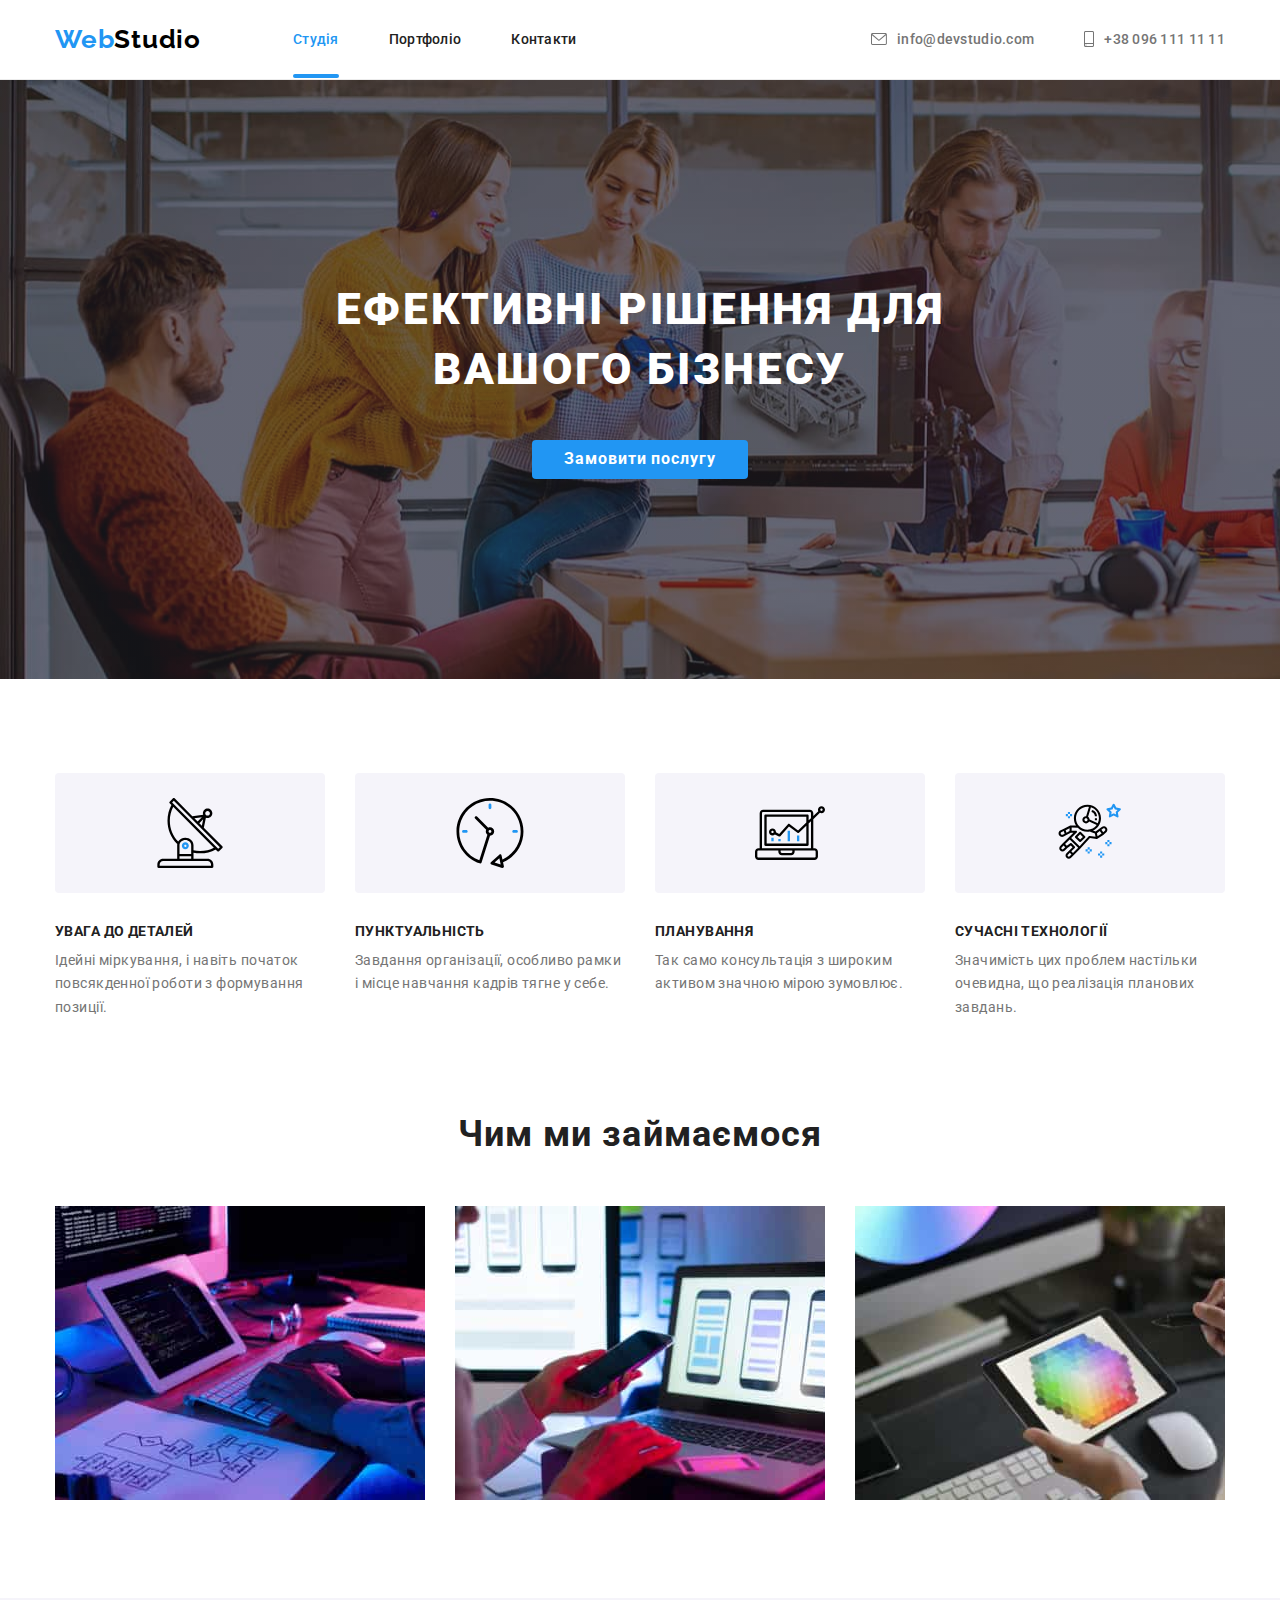
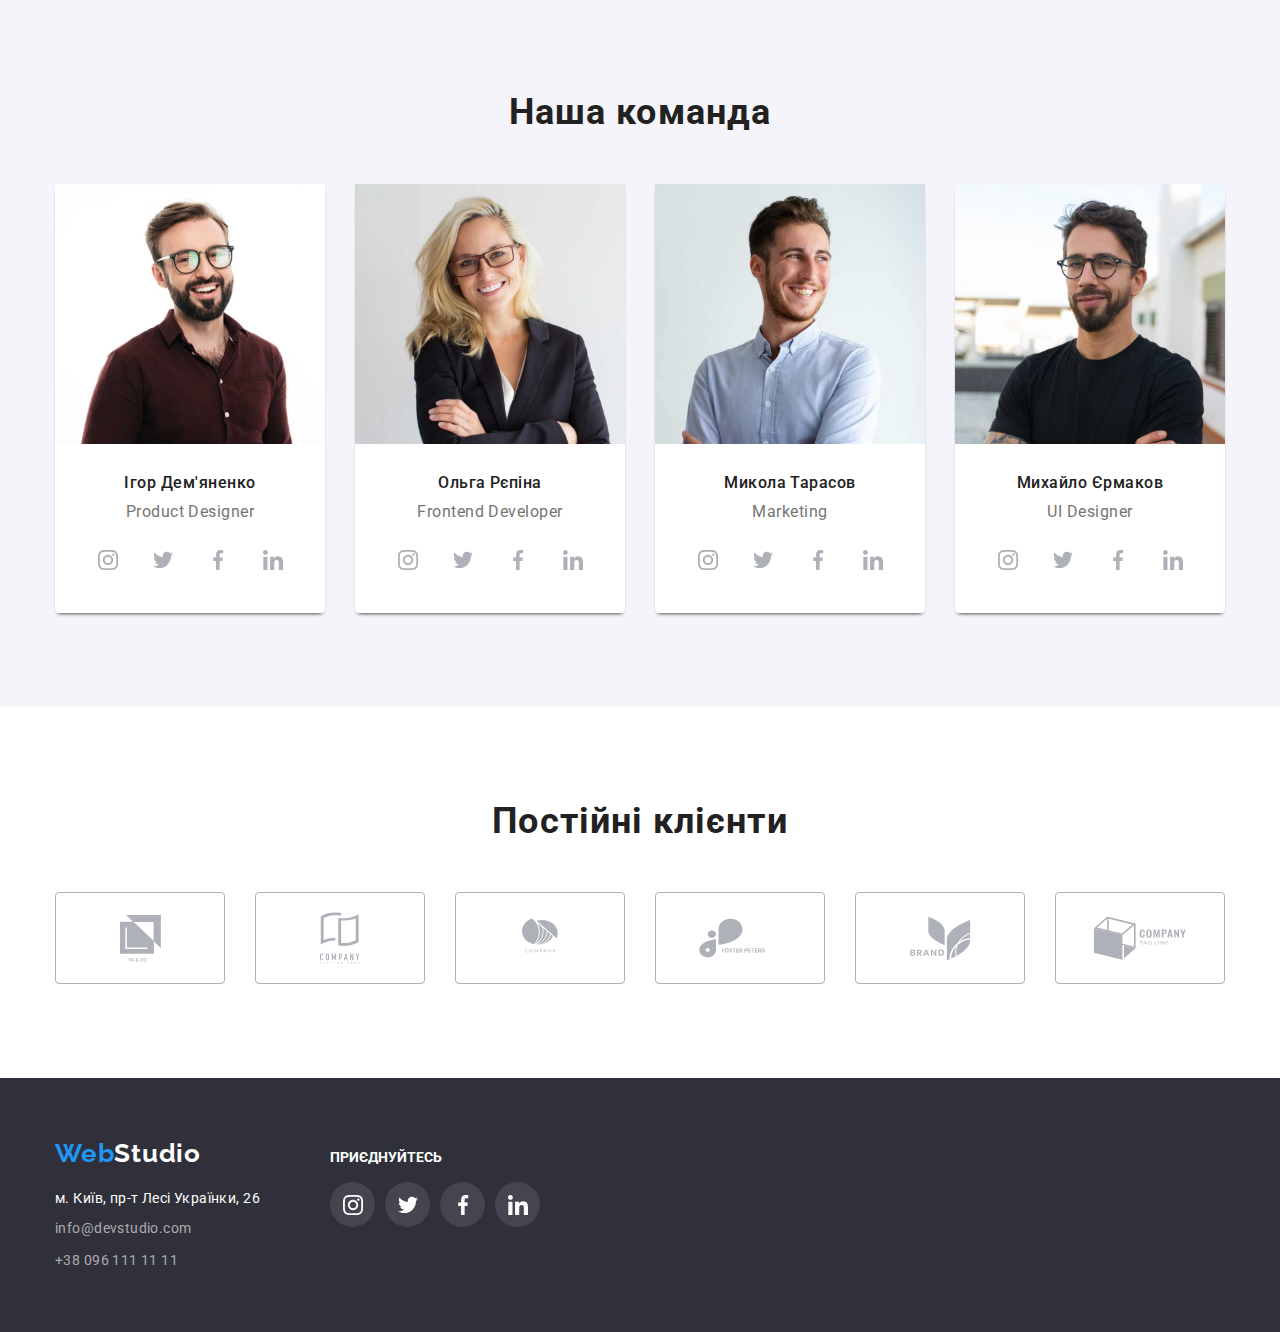
==== index.html @ 280340cb "Created form basic" ====
<!DOCTYPE html>

<html lang="en">

<head>

    <meta charset="UTF-8">
    <meta http-equiv="X-UA-Compatible" content="IE=edge">
    <meta name="viewport" content="width=device-width, initial-scale=1.0">
    <title>WebStudio</title>
    <link href="https://fonts.googleapis.com/css2?family=Raleway:wght@700&family=Roboto:wght@400;500;700;900&display=swap" rel="stylesheet">
    <link rel="stylesheet" href="https://cdnjs.cloudflare.com/ajax/libs/modern-normalize/1.1.0/modern-normalize.min.css">
    <link rel="stylesheet" href="./css/styles.css">

</head>

<body class="body">

    
    
    <header>
        
        <div class="container page-header">

            <a href="" aria-label="link to webstudio page" class="no-decoration icon top-icon-space">Web<span class="above-icon">Studio</span></a>

            <nav>
                <ul class="list site-nav"> 
                    <li class="nav-item"> <a href="./index.html" class="no-decoration link active">Студія</a></li>              
                    <li class="nav-item"><a href="./portfolio.html" class="no-decoration link">Портфоліо</a></li>
                    <li class="nav-item"><a href="" class="no-decoration link">Контакти</a></li>
                </ul>
            </nav>
    
            <ul class="list adress-box">
                <li class="adress-item">
                    <a href="mailto:info@devstudio.com" class="no-decoration header-adress envelope">
                        <svg width="16px" height="12px">
                            <use href="./images/icons.svg#envelope-1">
                            </use>
                        </svg>
                        info@devstudio.com
                    </a>
                </li>
                <li class="adress-item"> 
                    <a href="tel:+380961111111" class="no-decoration header-adress smartphone">
                        <svg width="10" height="16">
                            <use href="./images/icons.svg#smartphone-1"></use>
                        </svg>
                        +38 096 111 11 11
                    </a>
            </li>
            </ul>
     
        </div>

    </header>

    <main>
        
        
            <section class="section hero-properties">
                
                <div class="container hero">
                    <h1 class="hero-heading"> Ефективні рішення для вашого бізнесу</h1>
                    <button  data-modal-open  type="button" class="hero-button"> Замовити послугу</button>
                </div>

                <div data-modal class="backdrop is-hidden">
                                
                    <div class="modal-field">
                        <button data-modal-close type="button" class="modal-close"></button>
                        <p>Залиште свої дані, ми вам передзвонимо</p>
                        <form class="application-form">
                    
                            <div class="label-field">
                                <label class="form-label">
                                    <span class="label">Ім'я</span> 
                                    <input 
                                    type="text"
                                    name="name"
                                    placeholder=" Тарас Швайнокарасенко">
                                </label>
                                
                            </div>
                    
                            <div class="label-field">
                                <label class="form-label">
                                    <span class="label">Телефон</span>
                                    <input 
                                    type="tel"
                                    name="phone_number"
                                    placeholder="+38-000-00-00">
                                </label>
                                
                            </div>
                    
                            <div class="label-field">
                                <label class="form-label">
                                    <span class="label">Пошта</span>
                                    <input
                                    type="email"
                                    name="mail"
                                    placeholder="...@gmail.com">
                                </label>
                                
                            </div>
                            
                            <div>
                                <label class="">
                                    <span class="label">Коментар</span>
                                    <textarea 
                                        class=""
                                        name="feedback" 
                                        rows="5"
                                        placeholder="Введіть текст"
                                        >                    
                                    </textarea>
                                </label>
                            </div>
                    
                            <div>
                                <label>
                                    <input 
                                    type="checkbox"
                                    name="argeement">
                                    Погоджуюся з розсилкою та приймаю <a href="#">Умови договору</a> 
                                </label>
                            </div>

                            <button type="submit">Відправити</button>

                        </form>
                    </div>
                               
                </div>

            </section>

            <section class="section">
                <div class="container">
                    <h2 class="section-heading visually-hidden">Особливості виконання проєктів</h2>
                    <ul class="list feature-box">
                    
                            <li>
                                <div class="feature-background">
                                    <svg class="feature-pic">
                                        <use href="./images/icons.svg#antenna-1"></use>
                                    </svg>
                                </div>
                                <h3 class="list-caption">УВАГА ДО ДЕТАЛЕЙ</h3>
                                <p class="text">Ідейні міркування, і навіть початок повсякденної роботи з формування позиції.</p>
        
                            </li> 
                            
                            <li>

                                <div class="feature-background">
                                    <svg class="feature-pic">
                                        <use href="./images/icons.svg#clock-1"></use>
                                </svg>
                                </div>

                                <h3 class="list-caption">ПУНКТУАЛЬНІСТЬ</h3>
                                <p class="text">Завдання організації, особливо рамки і місце навчання кадрів тягне у себе.</p>

                            </li>
                            
                            <li>

                                <div class="feature-background">  
                                    <svg class="feature-pic">
                                    <use href="./images/icons.svg#diagram-1"></use>
                                </svg>
                                </div>

                                <h3 class="list-caption">ПЛАНУВАННЯ</h3>
                                <p class="text">Так само консультація з широким активом значною мірою зумовлює.</p>
                            </li>
            
                            <li>

                                <div class="feature-background">
                                    <svg class="feature-pic">
                                        <use href="./images/icons.svg#astronaut-1"></use>
                                    </svg>    
                                </div>

                                <h3 class="list-caption">СУЧАСНІ ТЕХНОЛОГІЇ</h3>
                                <p class="text">Значимість цих проблем настільки очевидна, що реалізація планових завдань.</p>
                            </li>
        
                    </ul>
                </div>
            </section>
    

        <section class="section examples-section">

            <div class="container">

                <h2 class="section-heading examples-caption">Чим ми займаємося</h2>
                
                <ul class="list examples-box">

                    <li> 
                        <img src="./images/box1.jpg" alt="Web-code typing" width="370">
                    </li>
        
                    <li>         
                        <img src="./images/box2.jpg" alt="divices design arrangement" width="370">           
                    </li>
        
                    <li>
                        <img src="./images/box3.jpg" alt="colors palet choosing" width="370">
                    </li>
                        
                </ul>

            </div>

    
        </section>
        
        <section class="section team-properties">
            <div class="container team">
                <h2 class="section-heading">Наша команда</h2>
                <ul class="list members-list">

                    <li class="member">
                        <img src="./images/productdesigner's_photo.jpg" alt="Product designer's photo" width="270">
                        <div class="member-data">
                            <h3 class="name-caption">Ігор Дем'яненко</h3>
                            <p class="team-position">Product Designer</p>                          
                        </div>

                        <ul class="list social-media-links">

                            <li> 
                                 <a href="https://www.instagram.com" target="_blank" rel="noopener norefener"  class="team-contact social-icon"> 
                                     <svg width="20" height="20"> 
                                        <use href="./images/icons.svg#instagram-1"> </use> 
                                    </svg> 
                                 </a> 
                            </li>

                            <li>
                                    <a href="https://twitter.com/" target="_blank" rel="noopener norefener"  class="team-contact social-icon"> 
                                    <svg width="20" height="20"> 
                                        <use href="./images/icons.svg#twitter-1"> </use> 
                                    </svg> 
                                </a> 
                            </li>

                            <li> 
                                <a href="https://www.facebook.com/" target="_blank" rel="noopener norefener" class="team-contact social-icon"> 
                                    <svg width="20" height="20"> 
                                        <use href="./images/icons.svg#facebook-1"> </use> 
                                    </svg> 
                                </a> 
                            </li>

                            <li> 
                                <a href="https://www.linkedin.com/" target="_blank" rel="noopener norefener" class="team-contact social-icon"> 
                                    <svg width="20" height="20"> 
                                        <use href="./images/icons.svg#linkedin-1"> </use> 
                                    </svg> 
                                </a> 
                            </li>
                            
                        </ul>                 
                    </li>

                    <li class="member">
                        <img src="./images/fontenddeveloper's_photo.jpg" alt="Frontend developer's photo" width="270">
                        <div class="member-data">
                            <h3 class="name-caption">Ольга Рєпіна</h3>
                            <p class="team-position">Frontend Developer</p>                            
                        </div>

                        <ul class="list social-media-links">

                            <li> 
                                 <a href="https://www.instagram.com" target="_blank" rel="noopener norefener"  class="team-contact social-icon"> 
                                     <svg width="20" height="20"> 
                                        <use href="./images/icons.svg#instagram-1"> </use> 
                                    </svg> 
                                 </a> 
                            </li>

                            <li>
                                    <a href="https://twitter.com/" target="_blank" rel="noopener norefener"  class="team-contact social-icon"> 
                                    <svg width="20" height="20"> 
                                        <use href="./images/icons.svg#twitter-1"> </use> 
                                    </svg> 
                                </a> 
                            </li>

                            <li> 
                                <a href="https://www.facebook.com/" target="_blank" rel="noopener norefener" class="team-contact social-icon"> 
                                    <svg width="20" height="20"> 
                                        <use href="./images/icons.svg#facebook-1"> </use> 
                                    </svg> 
                                </a> 
                            </li>

                            <li> 
                                <a href="https://www.linkedin.com/" target="_blank" rel="noopener norefener" class="team-contact social-icon"> 
                                    <svg width="20" height="20"> 
                                        <use href="./images/icons.svg#linkedin-1"> </use> 
                                    </svg> 
                                </a> 
                            </li>
                            
                        </ul>                 

                    </li>
                 
                    <li class="member">
                        <img src="./images/marketologist's_photo.jpg" alt="Marketologist's photo" width="270">
                        <div class="member-data">
                            <h3 class="name-caption">Микола Тарасов</h3>
                            <p class="team-position">Marketing</p>
                        </div >

                        <ul class="list social-media-links">

                            <li> 
                                 <a href="https://www.instagram.com" target="_blank" rel="noopener norefener"  class="team-contact social-icon"> 
                                     <svg width="20" height="20"> 
                                        <use href="./images/icons.svg#instagram-1"> </use> 
                                    </svg> 
                                 </a> 
                            </li>

                            <li>
                                    <a href="https://twitter.com/" target="_blank" rel="noopener norefener"  class="team-contact social-icon"> 
                                    <svg width="20" height="20"> 
                                        <use href="./images/icons.svg#twitter-1"> </use> 
                                    </svg> 
                                </a> 
                            </li>

                            <li> 
                                <a href="https://www.facebook.com/" target="_blank" rel="noopener norefener" class="team-contact social-icon"> 
                                    <svg width="20" height="20"> 
                                        <use href="./images/icons.svg#facebook-1"> </use> 
                                    </svg> 
                                </a> 
                            </li>

                            <li> 
                                <a href="https://www.linkedin.com/" target="_blank" rel="noopener norefener" class="team-contact social-icon"> 
                                    <svg width="20" height="20"> 
                                        <use href="./images/icons.svg#linkedin-1"> </use> 
                                    </svg> 
                                </a> 
                            </li>
                            
                        </ul>                 

                    </li>  

                
                    <li class="member">
                        <img src="./images/designers's_photo.jpg" alt="Designers's photo" width="270">
                        <div class="member-data">
                            <h3 class="name-caption">Михайло Єрмаков</h3>
                            <p class="team-position">UI Designer</p>
                        </div>

                        <ul class="list social-media-links">

                            <li> 
                                 <a href="https://www.instagram.com" target="_blank" rel="noopener norefener"  class="team-contact social-icon"> 
                                     <svg width="20" height="20"> 
                                        <use href="./images/icons.svg#instagram-1"> </use> 
                                    </svg> 
                                 </a> 
                            </li>

                            <li>
                                    <a href="https://twitter.com/" target="_blank" rel="noopener norefener"  class="team-contact social-icon"> 
                                    <svg width="20" height="20"> 
                                        <use href="./images/icons.svg#twitter-1"> </use> 
                                    </svg> 
                                </a> 
                            </li>

                            <li> 
                                <a href="https://www.facebook.com/" target="_blank" rel="noopener norefener" class="team-contact social-icon"> 
                                    <svg width="20" height="20"> 
                                        <use href="./images/icons.svg#facebook-1"> </use> 
                                    </svg> 
                                </a> 
                            </li>

                            <li> 
                                <a href="https://www.linkedin.com/" target="_blank" rel="noopener norefener" class="team-contact social-icon"> 
                                    <svg width="20" height="20"> 
                                        <use href="./images/icons.svg#linkedin-1"> </use> 
                                    </svg> 
                                </a> 
                            </li>
                            
                        </ul>                 

                     </li>  
                    
    
                </ul>
            </div>
        </section>

        <section class="section container">
            <h2 class="section-heading">Постійні клієнти</h2>
            <ul class="list clients">
                <li class="client-container"> 
                    <a href="#" class="client">
                        <svg width="41px" height="47px" class="client-logo"> 
                            <use href="./images/icons.svg#yaco-1"> </use> 
                        </svg> 
                    </a> 
                    
                </li>            
                <li class="client-container"> 
                    <a href="#" class="client">
                        <svg width="40px" height="52px" class="client-logo"> 
                            <use href="./images/icons.svg#tagline_here-1"> </use> 
                        </svg> 
                    </a>
                    
                </li>
                <li class="client-container"> 
                    <a href="#" class="client">
                        <svg width="44px" height="41px" class="client-logo"> 
                            <use href="./images/icons.svg#company-1"> </use> 
                        </svg> 
                    </a>
                   
                </li>
                <li class="client-container"> 
                    <a href="#" class="client">
                        <svg width="84px" height="40px" class="client-logo"> 
                            <use href="./images/icons.svg#foster_peters-1"> </use> 
                        </svg> 
                    </a>
                   
                </li>
                <li class="client-container"> 
                    <a href="#" class="client">
                        <svg width="63px" height="45px" class="client-logo"> 
                            <use href="./images/icons.svg#brand-1"> </use> 
                        </svg> 
                    </a>
                    
                </li>
                <li class="client-container"> 
                    <a href="#" class="client">
                        <svg width="94px" height="44px" class="client-logo"> 
                            <use href="./images/icons.svg#tag_line-1"> </use> 
                        </svg>
                    </a>
                     
                </li>
            </ul>
        </section>

    </main>

    <footer class="footer">

        <div class="container down-info">

            <div>
            <a href="" aria-label="link to webstudio page" class="no-decoration icon bottom-icon-space">Web<span class="below-icon">Studio</span></a>
            <address>
                <ul class="list down-adress">
                    <li> <a href="" class="footeradress no-decoration"> м. Київ, пр-т Лесі Українки, 26</a></li>
                    <li> <a href="mailto:info@devstudio.com" class="footersubadress no-decoration">info@devstudio.com</a></li>
                    <li> <a href="tel:+380961111111" class="footersubadress no-decoration">+38 096 111 11 11</a></li>
                </ul>
            </address>
            </div>

            <div class="footer-social">

                <p class="join">Приєднуйтесь</p> 

                <ul class="list social-media-links">

                    <li> 
                         <a href="https://www.instagram.com" target="_blank" rel="noopener norefener"  class="team-contact social-icon soc-med-down"> 
                             <svg width="20" height="20"> 
                                <use href="./images/icons.svg#instagram-1"> </use> 
                            </svg> 
                         </a> 
                    </li>

                    <li>
                            <a href="https://twitter.com/" target="_blank" rel="noopener norefener"  class="team-contact social-icon-footer soc-med-down"> 
                            <svg width="20" height="20"> 
                                <use href="./images/icons.svg#twitter-1"> </use> 
                            </svg> 
                        </a> 
                    </li>

                    <li> 
                        <a href="https://www.facebook.com/" target="_blank" rel="noopener norefener" class="team-contact social-icon-footer soc-med-down"> 
                            <svg width="20" height="20"> 
                                <use href="./images/icons.svg#facebook-1"> </use> 
                            </svg> 
                        </a> 
                    </li>

                    <li> 
                        <a href="https://www.linkedin.com/" target="_blank" rel="noopener norefener" class="team-contact social-icon-footer soc-med-down"> 
                            <svg width="20" height="20"> 
                                <use href="./images/icons.svg#linkedin-1"> </use> 
                            </svg> 
                        </a> 
                    </li>
                    
                </ul>                 

            </div>
    
    
        </div>
    </footer>


<script src="./js/modal.js"></script>
</body>
</html>
---- css/styles.css ----
/* hero backgrond color #2F303A
nain theme color #2196F3
main page coloR #FFFFFF
main font color #212121
subfont color #757575
footer contacts color rgba(255, 255, 255, 0.6)
filter-button bckground #F5F4FA;
Web-element-icon-color: #000000;
header bottom line: #ECECEC;
socil media icon: #AFB1B8;
*/
:root{
    --main-body-color: #FFFFFF;
    --main-theme-color: #2196F3;
    --hero-background-color: #2F303A;
    --main-font-color: #212121;
    --subfont-color: #757575;
    --footer-contacts-color: rgba(255, 255, 255, 0.6);
    --filter-button-bckground: #F5F4FA;
    --web-element-black: #000000;
    --header-bottom-line: #ECECEC;
    --social-media-icon: #AFB1B8;
}

a{
    transition: color 250ms cubic-bezier(0.4, 0, 0.2, 1);
}

a:hover{
    color: var(--main-theme-color);
}

a:focus{
    color: var(--main-theme-color);

}

.site-nav .active{
    color: var(--main-theme-color);
}

.no-decoration{
    text-decoration: none;
}
.site-nav .link{
    padding-top: 30px;
    padding-bottom: 30px;
}
.body{ 
    margin:0;
    background-color: var(--main-body-color);
    color: var(--main-font-color);
    font-family: roboto, lato, Open Sans,  sans-serif;
}


.list{
    list-style-type: none;
    margin:0;
}

header {    
    border-bottom: 1px solid #ECECEC;
}

.page-header{
    display:flex;
    align-items:center;
    padding-top: 24px;
    padding-bottom: 24px;
}

.container{
    margin-left: auto;
    margin-right: auto;
    width: 1200px;    
    padding-left: 15px;
    padding-right: 15px;
}

.icon{
    margin:0;    
    font-family: 'Raleway';
    font-weight: 700;
    font-size: 26px;
    line-height: 1.19em;
    letter-spacing: 0.03em;
    color: var(--main-theme-color);
}

.top-icon-space{
    margin-right: 92px;
}

.above-icon{
    color: var(--web-element-black);
}


.site-nav{
    display:flex;    
    padding: 0;
}

.link{
    color: var(--main-font-color);
    font-weight: 500;
    font-size: 14px;
    line-height: 1.15em;
    letter-spacing: 0.02em;
}

.site-nav .link{
    padding-top: 30px;
    padding-bottom: 30px;
}

.site-nav .nav-item + .nav-item{
    margin-left: 50px;
}


.adress-box{
    display:flex;
    margin-left: auto;
    padding: 0;
}

.adress-box .adress-item + .adress-item{
    margin-left: 50px;
}

.active{
    position: relative;
    
}

.active::after{
    position: absolute;
    top: 73px;
    left: 0;
    display: inline-block;
    content: "";
    width: 100%;
    height: 4px;
    border-radius:2px;
    background-color: var(--main-theme-color);
}

.header-adress{
    display: flex;
    align-items: center;
    padding:0;
    color: var(--subfont-color);
    font-weight: 500;
    font-size: 14px;
    line-height: 1.15em;
    letter-spacing: 0.02em;
}

.envelope {
    fill: var(--subfont-color);
}


.envelope:hover {
    fill: var(--main-theme-color);
}

.envelope use{
    transition: fill 250ms cubic-bezier(0.4, 0, 0.2, 1);

}

.envelope svg {
    margin-right: 10px;
}

.smartphone {
    fill: var(--subfont-color);
}

.smartphone:hover {
    fill: var(--main-theme-color);
}

.smartphone use{
    transition: fill 250ms cubic-bezier(0.4, 0, 0.2, 1);
}

.smartphone svg {
    margin-right: 10px;
}

/* Герой */
.section {
    padding-top: 94px;
    padding-bottom: 94px;
}

.hero{   
    margin-top:0; 
    text-align: center;
    padding-top: 200px;
    padding-bottom: 200px;
}

.hero-properties{
    padding-top: 0;
    padding-bottom: 0;
    margin-left: auto;
    margin-right: auto;
    background-image: linear-gradient(to right, rgba(47, 48, 58, 0.4), rgba(47, 48, 58, 0.4)), url(../images/hero.jpg);
    background-color: var(--hero-background-color);
    max-width: 1600px;
    max-height: 600px; 
}

.hero-heading{
    text-align: center;
    margin: 0;
    width: 696px;
    color: var(--main-body-color);
    font-style: normal;
    font-weight: 900;
    font-size: 44px;
    line-height: 1.36em;
    letter-spacing: 0.06em;
    text-transform: uppercase;
    margin-left: auto;
    margin-right: auto;
}

.hero-button{ 
    border: none;
    border-radius: 4px;
    min-width:216px;
    padding-top: 10px;
    padding-bottom: 10px;
    margin-top: 40px;
    background-color: var(--main-theme-color);
    color: var(--main-body-color);
    font-weight: 700;
    font-size: 16px;
    line-height: 1.18em;
    letter-spacing: 0.06em;
    cursor: pointer;
}

.section-heading{
    margin-top:0;
    margin-bottom:0;
    text-align: center;
    color: var(--main-font-color);
    font-weight: 700;
    font-size: 36px;
    line-height: 1.16em;   
    letter-spacing: 0.03em;
}

.visually-hidden {
    position: absolute;
    width: 1px;
    height: 1px;
    margin: -1px;
    padding: 0;
    border: 0;
    clip: rect(0 0 0 0);
    overflow: hidden;
}

.feature-box{
    display: flex;
    margin-top: 0;
    margin-bottom: 0;
    padding-left: 0px;
}

.feature-pic{
        width: 70px;
    height: 70px;
    
}

.feature-background{
    display:flex;
    align-items:center;
    justify-content:center;
    min-width: 270px;
    min-height: 120px;
    background-color: var(--filter-button-bckground);
    border-radius: 4px;
    
}

.list-caption {
    font-weight: 700;
    font-size: 14px;
    line-height: 1.15em;
    letter-spacing: 0.03em;
    text-transform: uppercase;
    margin: 0;
    margin-top: 30px;
}
.feature-box li + li { 
    margin-left: 30px;
}
 
.text{ 
    margin-top: 10px;
    margin-bottom: 0;
    color: var(--subfont-color);
    font-size: 14px;
    line-height: 1.7em;
    letter-spacing: 0.03em;
    }

.examples-section{
    padding-top: 0;
}

.examples-box{
    display: flex;  
    margin-top: 50px;
    padding-left: 0;
}

.examples-box li + li{
    margin-left:30px;
}


.team{
    margin: 0;
    margin-right: auto;
    margin-left: auto;
}

.team-properties{
    background-color: var(--filter-button-bckground);
}

.members-list{
    display:flex;
    margin-top: 50px;
    padding-left: 0;
}
.members-list .member + .member {
    margin-left: 30px;
}

.member {
    background-color: var(--main-body-color);
    border-bottom-left-radius: 4px;
    border-bottom-right-radius: 4px ;
    box-shadow: 0px 3px 4px -3px black;
    padding-bottom: 30px; 
}

.section .member img {
    display: block;
}

.member-data{
    padding-top: 30px;
}

.name-caption{
    margin: 0;
    font-weight: 500;
    font-size: 16px;
    line-height: 1.18em;
    text-align: center;
    letter-spacing: 0.03em;
}
.team-position{
    margin: 10px 0 0 0;
    font-size: 16px;
    line-height: 1.18em;
    text-align: center;
    letter-spacing: 0.03em;
    color: var(--subfont-color);
}

.social-media-links {
    display:flex;
    margin-top: 16px;
    padding-left: 0;
    justify-content: center;
    }


.social-media-links li + li{
    margin-left: 10px;
}

.social-icon{
    fill: var(--social-media-icon);
    transition: fill 250ms cubic-bezier(0.4, 0, 0.2, 1); 
}
 
.social-icon:hover{
    fill: var(--main-body-color);
}

.social-media-links li{
    transition: background-color 250ms cubic-bezier(0.4, 0, 0.2, 1);
    border-radius: 50%
}

.social-media-links li:hover{
    background-color: var(--main-theme-color);
    border-radius: 50%;
}

.team-contact {
    height: 45px;
    width: 45px;
    display: flex;
    justify-content: center;
    align-items: center;
}

.clients{
    margin-top: 50px;
    padding-left: 0;
    display:flex    
}

.clients li + li{
    margin-left: 30px;
}

.client{
    display: flex;
    justify-content: center;
    align-items: center;
    width: 170px;
    height: 92px;
    border: solid 1px var(--social-media-icon);
    border-radius: 4px; 
    fill: var(--social-media-icon);
    transition: border-color 250ms cubic-bezier(0.4, 0, 0.2, 1),
                fill 250ms cubic-bezier(0.4, 0, 0.2, 1);


}


.client:hover{
    border-color: var(--main-theme-color);
    fill: var(--main-theme-color);
}

.footer {
    background-color: var(--hero-background-color);
    display: flex;
    padding-top: 60px;
    padding-bottom: 60px;
}

.down-info {
    display: flex;
    align-items: baseline;
    }

.bottom-icon-space {
    display: inline-block;
    margin-bottom:20px;
}
 
.down-adress{
    padding-left: 0px;
}

.down-adress li + li{
    margin-top:8px;
}

.footeradress {
    margin-top: 20px;
    color: var(--main-body-color);
    font-style: normal;
    font-weight: 400;
    font-size: 14px;
    line-height: 1.17em;
    letter-spacing: 0.03em;
}

.footersubadress {
    color: var(--footer-contacts-color);
    font-style: normal;
    font-weight: 400;
    font-size: 14px;
    line-height: 24px;
    letter-spacing: 0.03em;
}

.below-icon{
    color: var(--main-body-color);
}

.footer-social{
    margin-left: 70px;

}

.join{
    color: var(--main-body-color);
    font-weight: 700;
    font-size: 14px;
    line-height: 1.14em;
    letter-spacing: 0.03;
    text-transform: uppercase;
    margin:0;
}

.social-media-footer {
    display: flex;    
} 


.soc-med-down {
    background-color: rgba(255, 255, 255, 0.1);
    border-radius: 50%;
    fill: var(--main-body-color);
}

.soc-med-down:hover {
    background-color: var(--main-theme-color);
    fill: var(--main-body-color);
}

.social-media-footer li + li {
    margin-left: 10px;
}
/* portfolio page*/


.selections-buttons{
    display: flex;    
    justify-content: center;
    padding-left: 0;
}

.selections-buttons li + li{
    margin-left: 8px;
}

.studio-products{
    display: flex;
    flex-wrap: wrap;
    margin-top: 32px;
    padding-left: 0px;
    width:calc(100%-(2*30)/3*370);
}

.product:nth-child(3n + 1){
    margin-right: 30px;
}

.product:nth-child(3n + 2){
    margin-right: 30px;
}

.product:nth-child(-n+6){
    margin-bottom: 30px;;
}

.product {
    width: 370px;
}

.product  a{
    color: inherit;
    display: block;
    transition: box-shadow 250ms cubic-bezier(0.4, 0, 0.2, 1);
}

.product a:hover{
    box-shadow: 0px 1px 1px rgba(0, 0, 0, 0.12), 0px 4px 4px rgba(0, 0, 0, 0.06), 1px 4px 6px rgba(0, 0, 0, 0.16);
}

.project-caption {
    font-weight: 700;
    font-size: 18px;
    line-height: 2.0em;
    text-align: left;
    letter-spacing: 0.06em;
    padding-left: 24px; 
    margin: 0
}

.project-decr{
    color: var(--subfont-color);
    font-weight: 400;
    font-size: 16px;
    line-height: 1.88em;
    letter-spacing: 0.03em;
    text-align: left;
    padding-left: 24px;
    margin-top: 4px;
    margin-bottom: 0;
}

.studio-products .product img {
    display: block;
}

.project-outline{
    padding-top: 20px;
    padding-bottom: 20px;
    border-right: 1px solid #EEEEEE;
    border-bottom: 1px solid #EEEEEE;
    border-left: 1px solid #EEEEEE;
}

.example-img{
    position: relative;
    margin: 0;
    padding: 0;  
    overflow: hidden;
}
.overlay{
    position: absolute;
    margin: 0;
    padding: 63px 24px;
    width: 100%;
    height: 100%;
    background-color: rgba(33, 150, 243, 0.9);
    transition: transform 250ms cubic-bezier(0.4, 0, 0.2, 1);
}

.overlay p {
    margin: 0;
    font-weight: 400;
    font-size: 18px;
    line-height: 1.56em;
    letter-spacing: 0.03em;
    color: var(--main-body-color);
}

.product a:hover .overlay {
    transform: translateY(-100%);
}

.filter-button {
    background-color: var(--filter-button-bckground);
    font-weight: 500;
    font-size: 16px;
    line-height: 1.62em;
    letter-spacing: 0.03em;
    cursor: pointer;
    border: none;
    border-radius: 4px;
    padding-top: 8px;
    padding-right: 24px;
    padding-bottom: 8px;
    padding-left:24px;
    transition: background-color 250ms cubic-bezier(0.4, 0, 0.2, 1),
                color 250ms cubic-bezier(0.4, 0, 0.2, 1),
                box-shadow 250ms cubic-bezier(0.4, 0, 0.2, 1);


}

.filter-button:hover,
.filter-button:focus {
    background-color: var(--main-theme-color);
    color: var(--main-body-color);
    box-shadow: 0px 3px 1px rgba(0, 0, 0, 0.1), 0px 1px 2px rgba(0, 0, 0, 0.08), 0px 2px 2px rgba(0, 0, 0, 0.12);
}

/* modal form */

.backdrop{
    position: fixed;
    top: 0;
    left: 0;
    margin: 0;
    width: 100%;
    height: 100%;
    background-color: rgba(0, 0, 0, 0.2);
    opacity: 1;
    transition: opacity 250ms cubic-bezier(0.4, 0, 0.2, 1);
}

.backdrop.is-hidden{
    opacity: 0;
    pointer-events: none;
}
    
.modal-field{
    position: absolute;
    top: 50%;
    left: 50%;
    transform: translate(-50%, -50%);
    width: 528px;
    height: 581px;
    background-color: var(--main-body-color);
    border-radius: 4px;
    transform: translate(-50%, -50%) scale(1);
    transition: transform 250ms cubic-bezier(0.4, 0, 0.2, 1);
    padding-top: 50px;
    padding-right: 40px;
    padding-bottom:  31px;
    padding-left: 40px;
    
}

.backdrop.is-hidden .modal-field{
    transform: translate(-50%, -50%) scale(1.1);
}

.modal-close{
    position: absolute;
    top: 8px;
    right: 8px;
    width: 30px;
    height: 30px;
    border-radius: 50%;
    border:1px solid rgba(0, 0, 0, 0.1);
    background-color: var(--main-body-color);
    background-image: url(../images/cross.svg);
    background-repeat: no-repeat;
    cursor: pointer; 
    background-position: 50% 50%;

}

.application-form{
    display: flex;
    flex-direction: column;
}

.label-field{
    width: 448px;
    height: 58px;
    display: flex;
}

.form-label{
    display: flex;
    flex-direction: column;
}

.label-field input{
    border: 1px solid rgba(33, 33, 33, 0.2);
    border-radius: 4px;
    width: 448px;
    height: 40px;

}

.label{
    margin-bottom: 4px; 
}
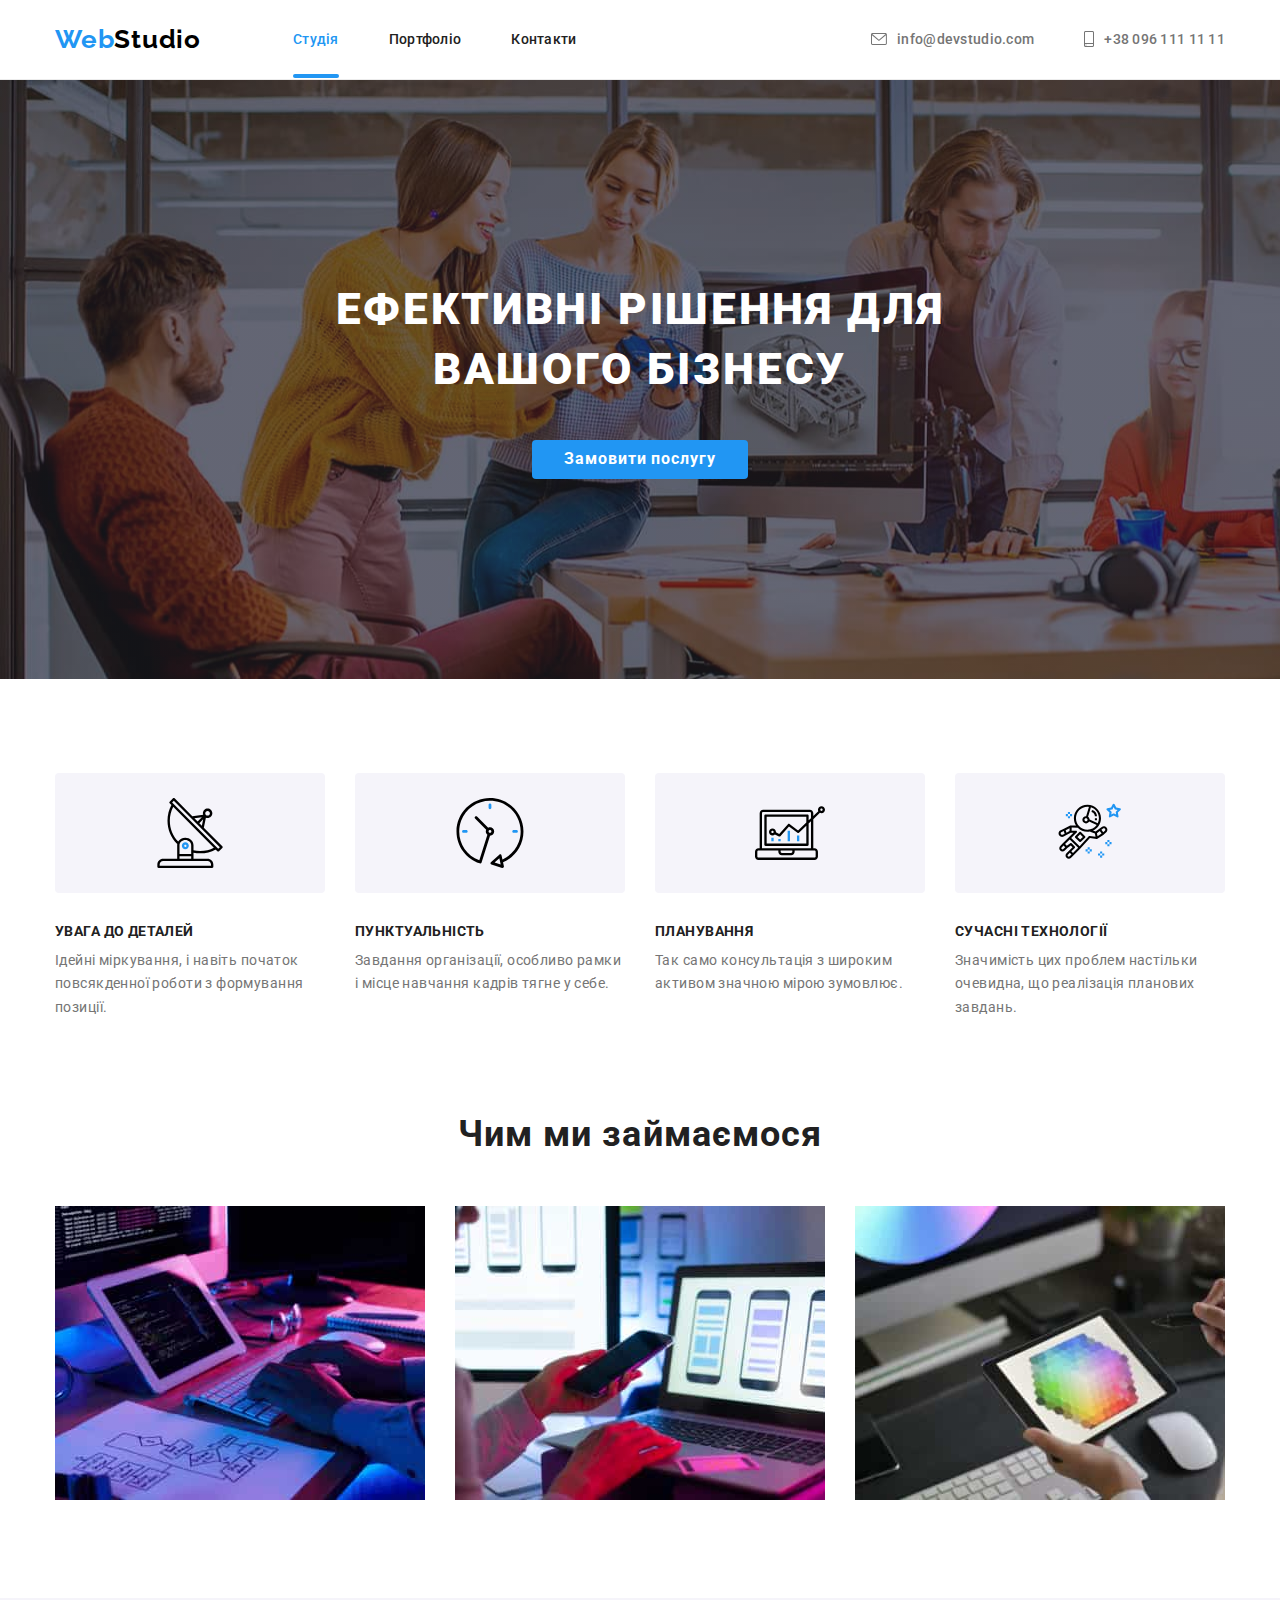
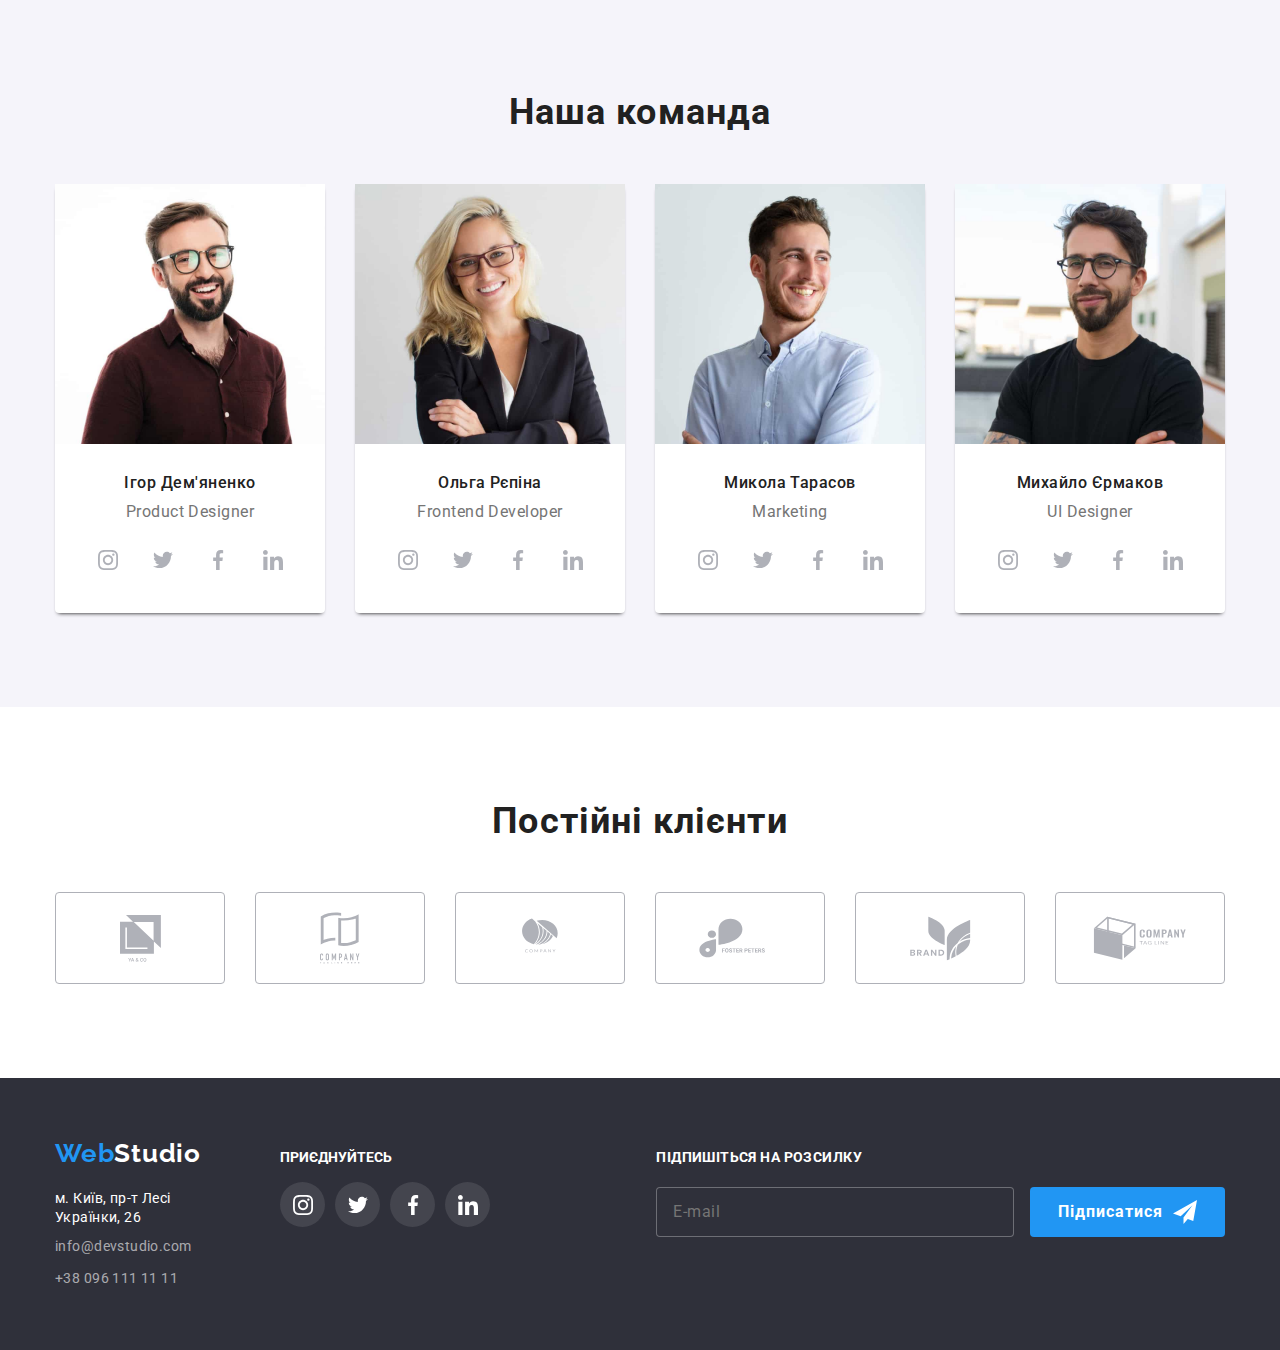
==== commit 91034268: "footer application form" ====
--- a/index.html
+++ b/index.html
@@ -60,77 +60,95 @@
         
         
             <section class="section hero-properties">
-                
+               
                 <div class="container hero">
                     <h1 class="hero-heading"> Ефективні рішення для вашого бізнесу</h1>
                     <button  data-modal-open  type="button" class="hero-button"> Замовити послугу</button>
                 </div>
 
                 <div data-modal class="backdrop is-hidden">
+
+
                                 
                     <div class="modal-field">
-                        <button data-modal-close type="button" class="modal-close"></button>
-                        <p>Залиште свої дані, ми вам передзвонимо</p>
+                        <button data-modal-close type="button" class="modal-close">
+
+                            <svg width="11" height="11" class="close-icon">
+                                <use href="./images/icons.svg#cross"></use>
+                            </svg>
+    
+                        </button>
+
+
+                        <p class="modal-caption">Залиште свої дані, ми вам передзвонимо</p>
+
                         <form class="application-form">
                     
-                            <div class="label-field">
-                                <label class="form-label">
-                                    <span class="label">Ім'я</span> 
-                                    <input 
+                            <div class="label-field">  
+                                                              
+                                <label for="name" class="form-label">Ім'я</label>
+                                <input class="input"
                                     type="text"
                                     name="name"
-                                    placeholder=" Тарас Швайнокарасенко">
-                                </label>
+                                    id="name">
+                                    <svg width="12" height="12" class="form-icon">
+                                        <use href="./images/icons.svg#shape"></use>
+                                    </svg>                              
+                                                             
+                            </div>
+                    
+                            <div class="label-field">
+
+                                <label for="tell" class="form-label"> Телефон </label>
+
+                                    <input class="input"
+                                    type="tel"
+                                    name="tell"
+                                    id="tell" class="input">
+
+                                    <svg width="13" height="13" class="form-icon">
+                                        <use href="./images/icons.svg#phone"></use>
+                                    </svg>  
+
+                            </div>
+                    
+                            <div class="label-field">
+
+                                <label for="email" class="form-label">Пошта</label>
+                                    <input class="input"
+                                    type="email"
+                                    name="mail"
+                                    id="email">
+
+                                    <svg width="15" height="12" class="form-icon">
+                                        <use href="./images/icons.svg#mail"></use>
+                                    </svg> 
                                 
                             </div>
-                    
-                            <div class="label-field">
-                                <label class="form-label">
-                                    <span class="label">Телефон</span>
-                                    <input 
-                                    type="tel"
-                                    name="phone_number"
-                                    placeholder="+38-000-00-00">
-                                </label>
+                            
+                            <div class="label-field">                                
                                 
+                                <label for="comment" class="form-label">Коментар</label>
+                                <textarea class="comment" name="comment" id="comment" rows="5" placeholder="Введіть текст"></textarea>
+
                             </div>
-                    
-                            <div class="label-field">
-                                <label class="form-label">
-                                    <span class="label">Пошта</span>
-                                    <input
-                                    type="email"
-                                    name="mail"
-                                    placeholder="...@gmail.com">
-                                </label>
-                                
-                            </div>
-                            
-                            <div>
-                                <label class="">
-                                    <span class="label">Коментар</span>
-                                    <textarea 
-                                        class=""
-                                        name="feedback" 
-                                        rows="5"
-                                        placeholder="Введіть текст"
-                                        >                    
-                                    </textarea>
+                            
+                            <div class="checkbox-area">
+                                <label class="checkbox-label">
+                                    <input class="checkbox" 
+                                    type="checkbox"
+                                    name="argeement">
+                                    <span class="checkbox-icon"></span>
+                                    <span class="ckeckbox-subscr" >Погоджуюся з розсилкою та приймаю</span><a href="#" class="conditions-link">Умови договору</a> 
                                 </label>
                             </div>
-                    
-                            <div>
-                                <label>
-                                    <input 
-                                    type="checkbox"
-                                    name="argeement">
-                                    Погоджуюся з розсилкою та приймаю <a href="#">Умови договору</a> 
-                                </label>
-                            </div>
-
-                            <button type="submit">Відправити</button>
+
+                            <button type="submit" class="form-button">Відправити</button>
+                         
 
                         </form>
+                                                                   
+
                     </div>
                                
                 </div>
@@ -523,10 +541,30 @@
                     
                 </ul>                 
 
+            </div>   
+            
+            <div class="footer-mailing">
+
+                <form class="footer-mailing__footer-form">
+    
+                    <label>
+                        <span class="footer-mailing__footer-form__caption">Підпишіться на розсилку</span>
+                        <input type="text" name="mailing" placeholder="E-mail" class="footer-mailing__footer-form__input">
+                    </label>
+    
+                    <button type="submit" class="footer-mailing__footer-form__button">Підписатися
+                        <svg width="24px" height="24px" class="footer-mailing__footer-form__button__telega">
+                            <use href="./images/icons.svg#telega"></use>
+                        </svg>
+                    </button>
+                </form>
+    
             </div>
     
-    
         </div>
+
+        
+
     </footer>
 
 
--- a/css/styles.css
+++ b/css/styles.css
@@ -277,7 +277,7 @@
 }
 
 .feature-pic{
-        width: 70px;
+    width: 70px;
     height: 70px;
     
 }
@@ -533,6 +533,67 @@
 
 .social-media-footer li + li {
     margin-left: 10px;
+}
+
+/* footer form */
+.footer-mailing {
+    margin-left: 93px;
+}
+
+.footer-mailing__footer-form{
+    display: flex;
+    align-items:flex-end;
+    justify-content: flex-start;
+    padding-left: 73px;
+}
+
+.footer-mailing__footer-form__caption{
+    color: var(--main-body-color);
+    font-weight: 700;
+    font-size: 14px;
+    line-height: 1.14em;
+    letter-spacing: 0.03em;
+    text-transform: uppercase;
+}
+
+.footer-mailing__footer-form__input {
+    margin-top: 20px;
+    width: 358px;
+    height: 50px;
+    padding: 15px 16px;
+    background-color: var(--hero-background-color);
+    border: 1px solid rgba(255, 255, 255, 0.3);
+    border-radius: 4px;
+    font-size: 16px;
+    line-height: 1.25em;
+    letter-spacing: 0.03em;
+    transition:  250ms cubic-bezier(0.4, 0, 0.2, 1);
+    color: var(--subfont-color);
+}
+
+.footer-mailing__footer-form__input:focus {
+    outline: none;
+    border-color: var(--main-theme-color);
+}
+
+.footer-mailing__footer-form__button {
+    border: none;
+    border-radius: 4px;
+    background-color: var(--main-theme-color);
+    padding: 10px 28px;
+    font-weight: 700;
+    font-size: 16px;
+    line-height: 1.88em;
+    letter-spacing: 0.06em;
+    color: var(--main-body-color);
+    margin-left: 12px;
+    display: flex;
+    align-items: center;
+    cursor: pointer; 
+}
+.footer-mailing__footer-form__button__telega {
+    margin-left: 10px;
+    fill: var(--main-body-color);
 }
 /* portfolio page*/
 
@@ -694,16 +755,14 @@
     position: absolute;
     top: 50%;
     left: 50%;
-    transform: translate(-50%, -50%);
-    width: 528px;
-    height: 581px;
+    transform: translate(-50%, -50%);   
     background-color: var(--main-body-color);
     border-radius: 4px;
     transform: translate(-50%, -50%) scale(1);
     transition: transform 250ms cubic-bezier(0.4, 0, 0.2, 1);
     padding-top: 50px;
     padding-right: 40px;
-    padding-bottom:  31px;
+    padding-bottom:  30px;
     padding-left: 40px;
     
 }
@@ -720,12 +779,21 @@
     height: 30px;
     border-radius: 50%;
     border:1px solid rgba(0, 0, 0, 0.1);
-    background-color: var(--main-body-color);
-    background-image: url(../images/cross.svg);
-    background-repeat: no-repeat;
-    cursor: pointer; 
-    background-position: 50% 50%;
-
+    background-color: var(--main-body-color);     
+    cursor: pointer;
+    display: flex;
+    align-items: center;
+    justify-content: center; 
+}
+
+.close-icon{
+    fill: var(--web-element-black);
+    transition: fill 250ms cubic-bezier(0.4, 0, 0.2, 1);
+}
+
+.modal-close:hover .close-icon,
+.modal-close:focus .close-icon {
+    fill: var(--main-theme-color);
 }
 
 .application-form{
@@ -733,25 +801,147 @@
     flex-direction: column;
 }
 
-.label-field{
-    width: 448px;
-    height: 58px;
-    display: flex;
-}
+.modal-caption{
+    text-align: center;
+    margin-top: 0;
+    margin-bottom: 12px;
+    font-weight: 700;
+    font-size: 20px;
+    line-height: 1.2em;
+    letter-spacing: 0.03em;
+    
+}
+
+
+.label-field{       
+    position: relative;
+    display: flex;
+    flex-direction: column;
+    margin-bottom: 10px;    
+}
+
 
 .form-label{
-    display: flex;
-    flex-direction: column;
-}
-
-.label-field input{
-    border: 1px solid rgba(33, 33, 33, 0.2);
-    border-radius: 4px;
+    font-size: 12px;
+    line-height: 1.16em;
+    letter-spacing: 0.01em;
+    color:var(--subfont-color);
+}
+
+.input {
     width: 448px;
     height: 40px;
-
-}
-
-.label{
-    margin-bottom: 4px; 
-}+    border: none; 
+    border-radius: 4px;
+    padding-left: 42px;   
+    outline: 1px solid rgba(33, 33, 33, 0.2);
+    transition: outline-color 250ms cubic-bezier(0.4, 0, 0.2, 1);    
+    cursor: pointer;
+}
+
+input:focus {
+    outline-color: var(--main-theme-color);
+}
+
+
+.form-icon {
+    position: absolute;
+    top: 53%;
+    left: 0px;
+    transform: translateX(15px);
+    fill: var(--main-font-color);
+    transition: fill 250ms cubic-bezier(0.4, 0, 0.2, 1);
+}
+
+.label-field:focus-within .form-icon {
+    fill: var(--main-theme-color);
+}
+
+.comment {
+    resize: none;
+    border: none; 
+    border-radius: 4px;
+    outline: 1px solid rgba(33, 33, 33, 0.2);
+}
+
+.label-field textarea {
+    padding: 12px 16px;
+    font-size: 12px;
+    line-height: 1.16em;
+    letter-spacing: 0.01em;
+    color: var(--subfont-color);
+}
+.comment:focus {
+    outline-color: var(--main-theme-color);
+}
+
+.form-button{
+    margin-left: auto;
+    margin-right: auto;
+    padding: 10px 52px;
+    background-color: var(--main-theme-color);
+    border: none;
+    border-radius: 4px;
+    color: var(--main-body-color);
+    font-weight: 700;
+    font-size: 16px;
+    line-height: 1.88em;
+    letter-spacing: 0.06em;
+    box-shadow: 0px 4px 4px rgba(0, 0, 0, 0.15);
+    cursor: pointer;
+}
+
+.checkbox-area {
+    margin-bottom: 30px;
+}
+
+.conditions-link{
+    font-size: 14px;
+    line-height: 1.71em;
+    letter-spacing: 0.03em;
+    color: var(--main-theme-color);
+}
+
+.checkbox-label{
+    display: flex;
+    align-items: center;
+    margin-top: 20px;
+}
+
+.checkbox{ 
+    appearance: none;   
+    display: inline-block;
+    position: absolute;
+    
+}
+
+.ckeckbox-subscr{
+    font-size: 14px;
+    line-height: 1.71em;
+    letter-spacing: 0.03em;
+    color: var(--subfont-color);
+}
+
+.checkbox-icon{ 
+    display: inline-block;
+    width: 15px;
+    height: 15px;
+    outline: 2px solid #212121;
+    outline-offset: -1px;
+    border-radius: 1px;
+    margin-left: 10px;
+    margin-right: 12px;
+}
+
+.checkbox:checked + .checkbox-icon{
+    background-color: var(--main-theme-color);
+    outline: none;
+    background-image: url("../images/tick.svg");
+    background-repeat: no-repeat;
+    background-position: center;
+    background-size: contain;
+    outline: 2px solid #2196F3;
+    border-radius: 1px;
+}
+
+
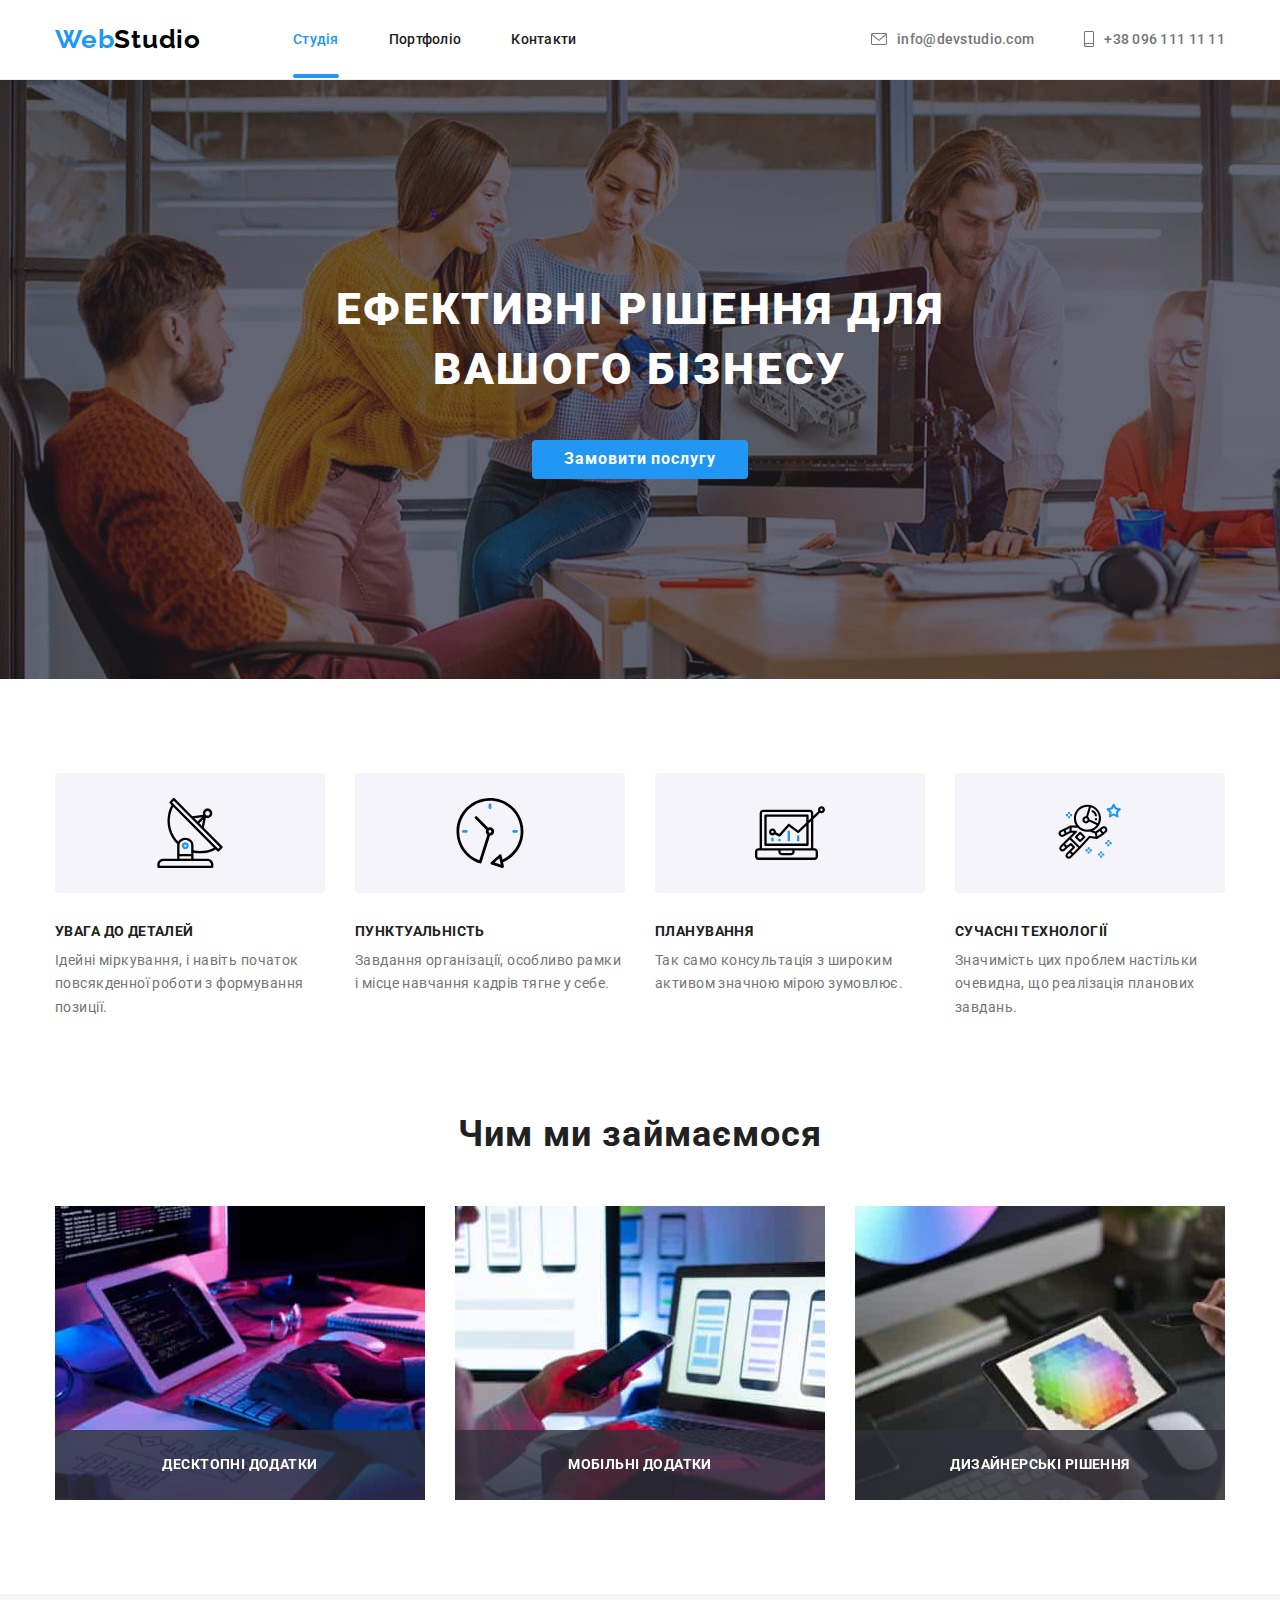
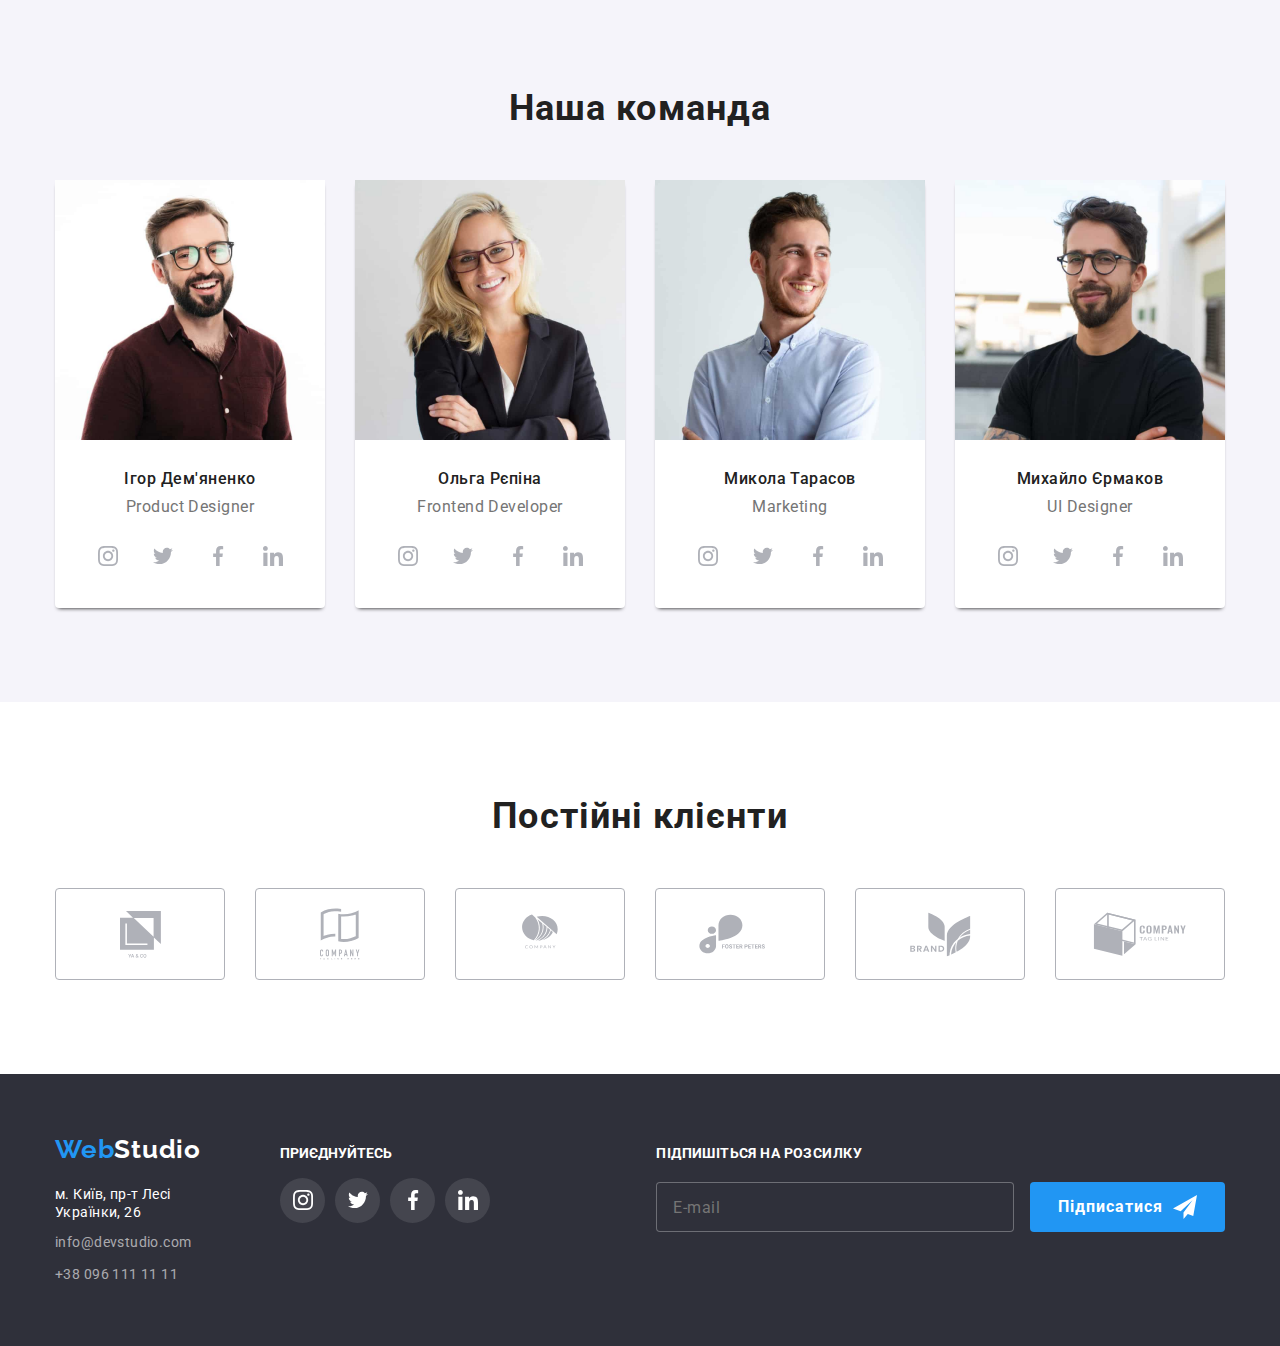
==== commit d85e48fb: "additional" ====
--- a/index.html
+++ b/index.html
@@ -104,7 +104,7 @@
                                     <input class="input"
                                     type="tel"
                                     name="tell"
-                                    id="tell" class="input">
+                                    id="tell" >
 
                                     <svg width="13" height="13" class="form-icon">
                                         <use href="./images/icons.svg#phone"></use>
@@ -221,16 +221,27 @@
                 
                 <ul class="list examples-box">
 
-                    <li> 
-                        <img src="./images/box1.jpg" alt="Web-code typing" width="370">
-                    </li>
-        
-                    <li>         
-                        <img src="./images/box2.jpg" alt="divices design arrangement" width="370">           
-                    </li>
-        
-                    <li>
-                        <img src="./images/box3.jpg" alt="colors palet choosing" width="370">
+                    <li class="examples-box__item"> 
+                        <img src="./images/box1.jpg" alt="Web-code typing" width="370" class="examples-box__item__examples-box__pic">
+                        <div class="examples-box__item__examples-box_overlay">
+                            <p class="examples-box__item__examples-box_overlay__overlay__text">Десктопні додатки</p>
+                        </div>
+                    </li>
+        
+                    <li class="examples-box__item">         
+                        <img src="./images/box2.jpg" alt="divices design arrangement" width="370" class="examples-box__item__examples-box__pic"> 
+
+                        <div class="examples-box__item__examples-box_overlay">
+                            <p class="examples-box__item__examples-box_overlay__overlay__text">Мобільні додатки</p>
+                        </div>          
+                    </li>
+        
+                    <li class="examples-box__item">
+                        <img src="./images/box3.jpg" alt="colors palet choosing" width="370" class="examples-box__item__examples-box__pic">
+
+                        <div class="examples-box__item__examples-box_overlay">
+                            <p class="examples-box__item__examples-box_overlay__overlay__text">Дизайнерські рішення</p>
+                        </div>
                     </li>
                         
                 </ul>
--- a/css/styles.css
+++ b/css/styles.css
@@ -325,6 +325,41 @@
     padding-left: 0;
 }
 
+.examples-box__item{
+    position: relative;
+}
+
+.examples-box__item__examples-box__pic {
+    display: block;   
+}
+
+.examples-box__item__examples-box_overlay {
+    position: absolute;
+    width: 370px;
+    height: 70px;
+    display: flex;
+    justify-content: center;
+    align-items: center;
+    background-color: rgba(47, 48, 58, 0.8);
+    margin: 0;
+    margin-top: auto;
+    margin-bottom: auto;
+    top: 76.2%;
+    left: 0;
+    
+}
+
+.examples-box__item__examples-box_overlay__overlay__text{
+    margin: 0;
+    font-weight: 700;
+    font-size: 14px;
+    line-height: 1.14em;
+    letter-spacing: 0.03em;
+    text-transform: uppercase;
+    color: var(--main-body-color); 
+
+}
+
 .examples-box li + li{
     margin-left:30px;
 }
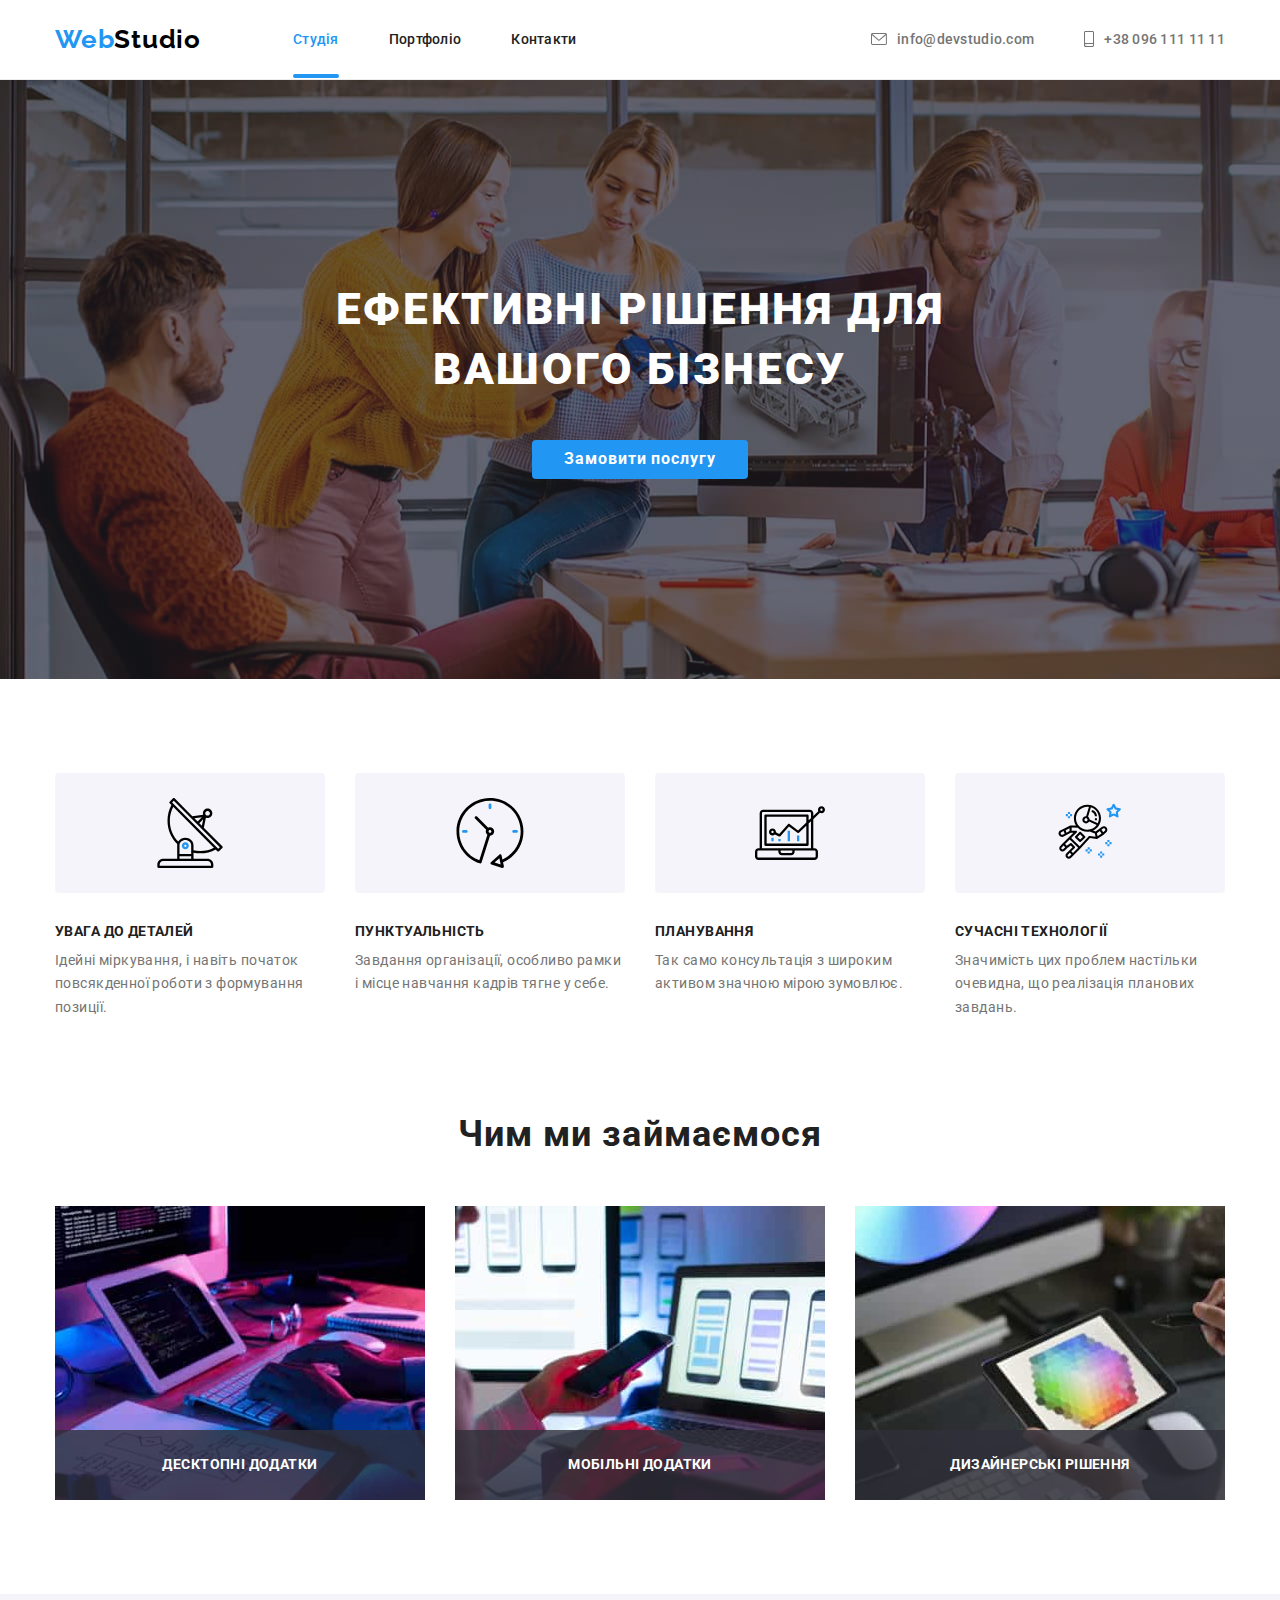
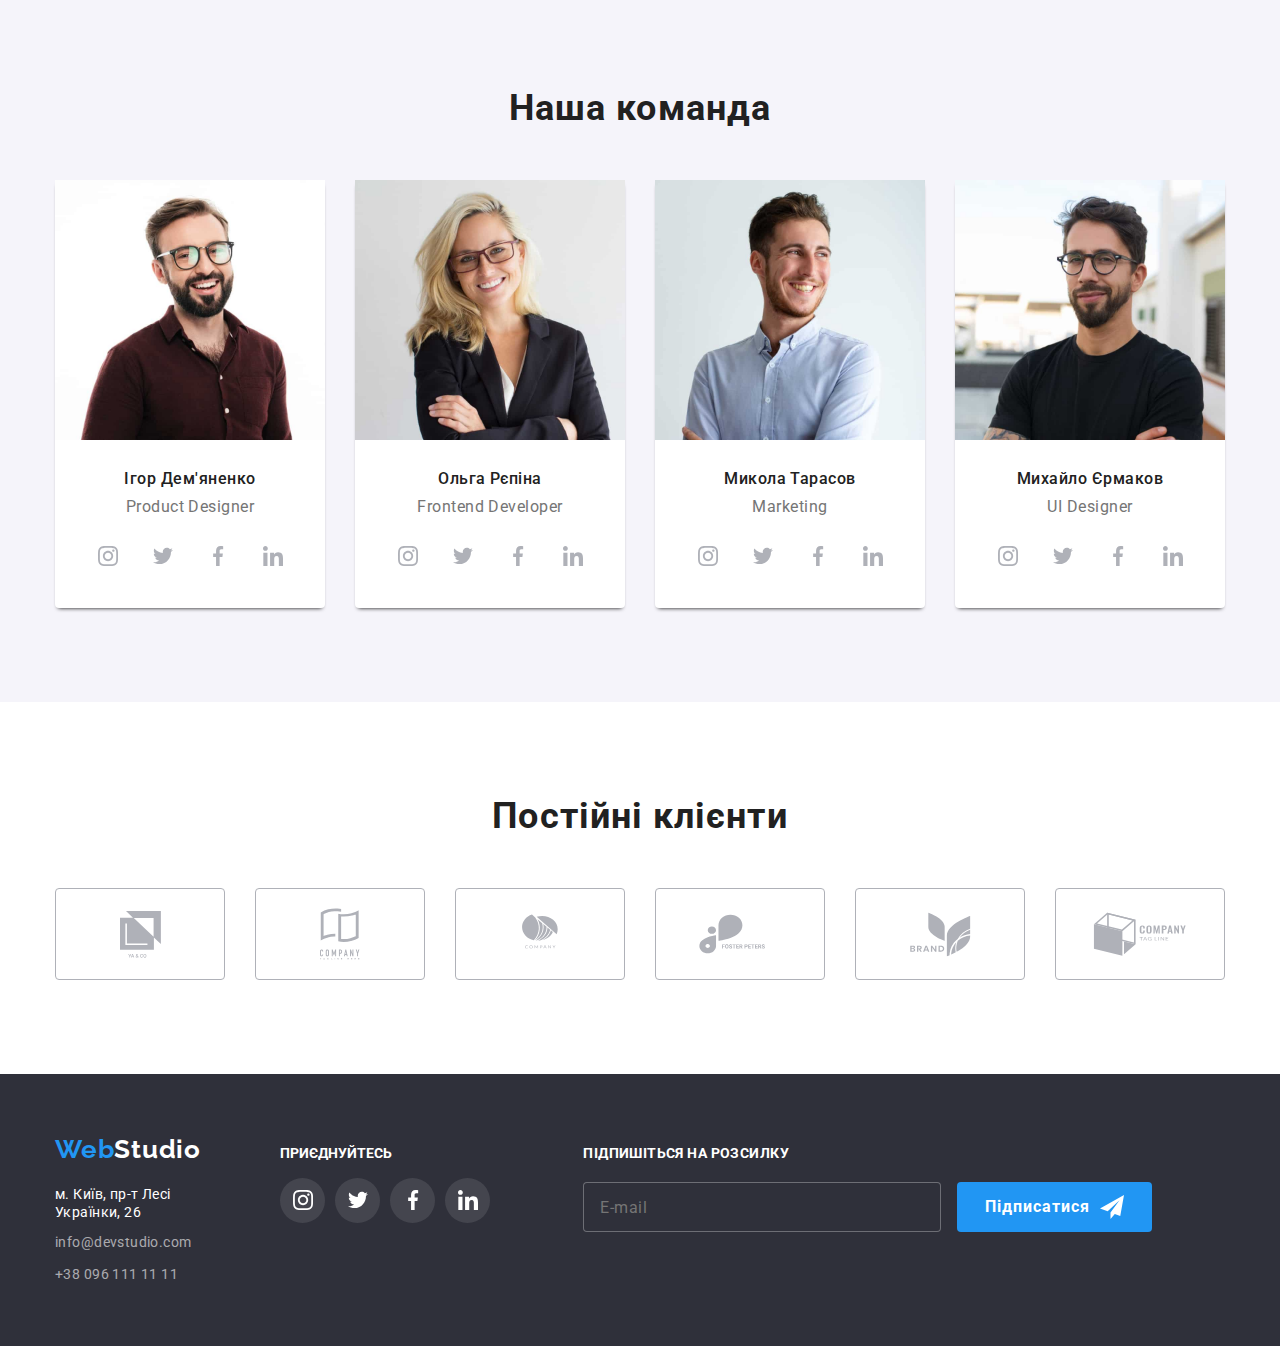
==== commit 7b3cdc5d: "." ====
--- a/index.html
+++ b/index.html
@@ -129,7 +129,7 @@
                             <div class="label-field">                                
                                 
                                 <label for="comment" class="form-label">Коментар</label>
-                                <textarea class="comment" name="comment" id="comment" rows="5" placeholder="Введіть текст"></textarea>
+                                <textarea class="comment" name="comment" id="comment" rows="9" placeholder="Введіть текст"></textarea>
 
                             </div>
                             
@@ -139,11 +139,11 @@
                                     type="checkbox"
                                     name="argeement">
                                     <span class="checkbox-icon"></span>
-                                    <span class="ckeckbox-subscr" >Погоджуюся з розсилкою та приймаю</span><a href="#" class="conditions-link">Умови договору</a> 
+                                    <span class="ckeckbox-subscr" >Погоджуюся з розсилкою та приймаю</span><a href="#" class="conditions-link"> Умови договору </a> 
                                 </label>
                             </div>
 
-                            <button type="submit" class="form-button">Відправити</button>
+                            <button type="submit" class="form-button">Відправити</button>>
                          
 
                         </form>
--- a/css/styles.css
+++ b/css/styles.css
@@ -579,7 +579,7 @@
     display: flex;
     align-items:flex-end;
     justify-content: flex-start;
-    padding-left: 73px;
+    padding-right: 73px;
 }
 
 .footer-mailing__footer-form__caption{
@@ -603,7 +603,7 @@
     line-height: 1.25em;
     letter-spacing: 0.03em;
     transition:  250ms cubic-bezier(0.4, 0, 0.2, 1);
-    color: var(--subfont-color);
+    color: var(--main-body-color);
 }
 
 .footer-mailing__footer-form__input:focus {
@@ -779,6 +779,7 @@
     background-color: rgba(0, 0, 0, 0.2);
     opacity: 1;
     transition: opacity 250ms cubic-bezier(0.4, 0, 0.2, 1);
+    z-index: 10;
 }
 
 .backdrop.is-hidden{
@@ -799,7 +800,6 @@
     padding-right: 40px;
     padding-bottom:  30px;
     padding-left: 40px;
-    
 }
 
 .backdrop.is-hidden .modal-field{
@@ -836,6 +836,8 @@
     flex-direction: column;
 }
 
+
+
 .modal-caption{
     text-align: center;
     margin-top: 0;
@@ -851,17 +853,21 @@
 .label-field{       
     position: relative;
     display: flex;
-    flex-direction: column;
-    margin-bottom: 10px;    
-}
-
+    flex-direction: column;    
+}
+
+.label-field:nth-child(-n+3) {
+    margin-bottom: 10px;
+}
 
 .form-label{
     font-size: 12px;
     line-height: 1.16em;
     letter-spacing: 0.01em;
     color:var(--subfont-color);
-}
+    margin-bottom: 4px;
+}
+
 
 .input {
     width: 448px;
@@ -935,7 +941,12 @@
     line-height: 1.71em;
     letter-spacing: 0.03em;
     color: var(--main-theme-color);
-}
+    text-decoration: none;
+    border-bottom: 1px solid var(--main-theme-color);  
+    text-indent: 0.4em;
+}
+
+
 
 .checkbox-label{
     display: flex;
